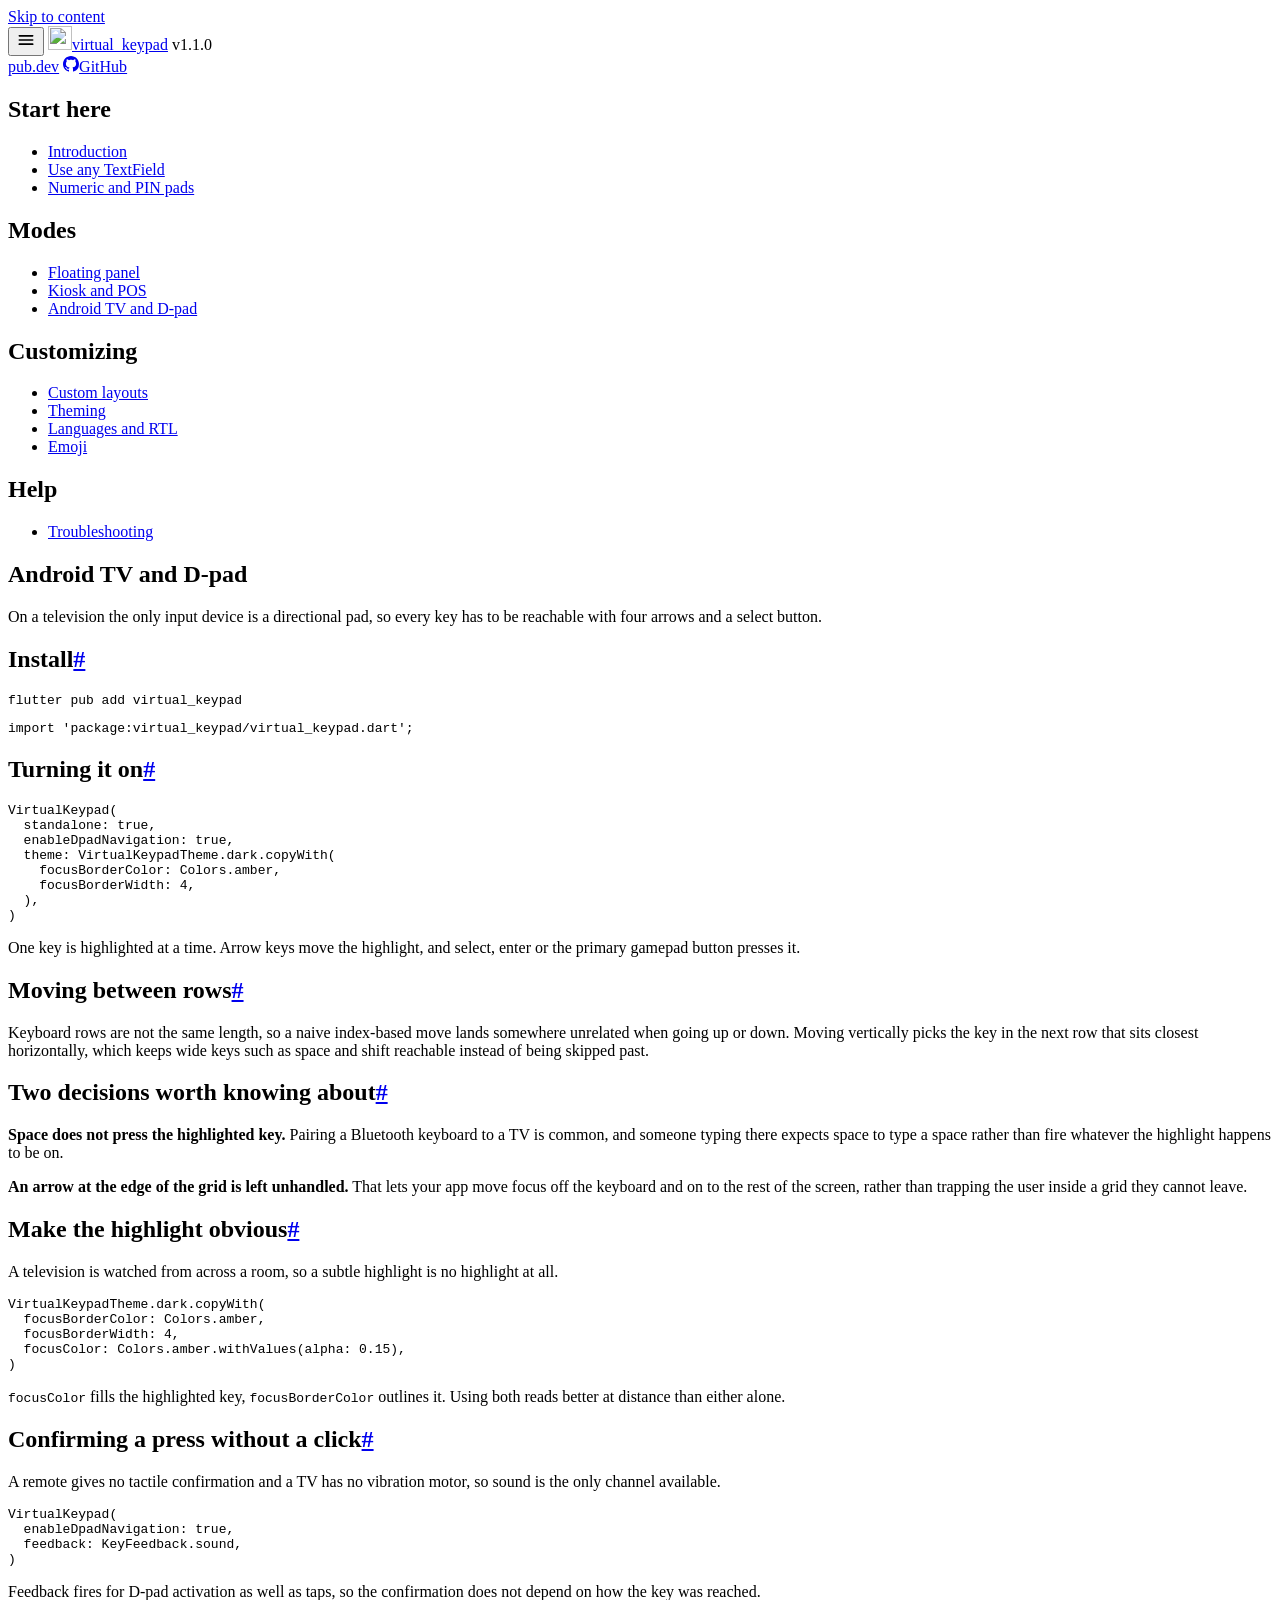
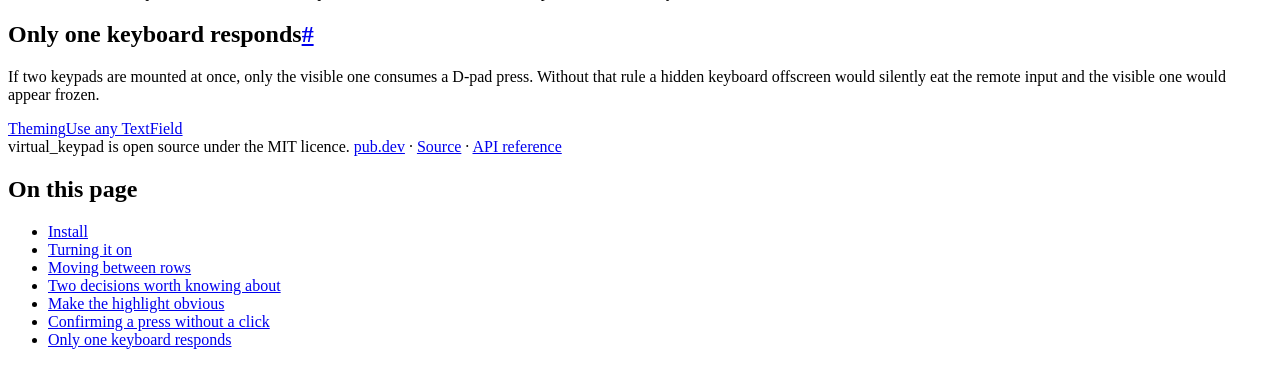
==== site/android-tv.html @ a5eca876 "feat: key press feedback, and a documentation website KeyFeedback and a feedback parameter on Virtua" ====
<!doctype html>
<html lang="en">
<head>
<meta charset="utf-8">
<meta name="viewport" content="width=device-width,initial-scale=1">
<title>A D-Pad Navigable Keyboard for Flutter on Android TV</title>
<meta name="description" content="Make an on-screen keyboard usable with nothing but a remote in Flutter, for Android TV, Fire TV and set-top boxes, including focus highlight styling.">
<link rel="canonical" href="https://virtualkeypad.web.app/android-tv">
<meta property="og:type" content="article">
<meta property="og:title" content="A D-Pad Navigable Keyboard for Flutter on Android TV">
<meta property="og:description" content="Make an on-screen keyboard usable with nothing but a remote in Flutter, for Android TV, Fire TV and set-top boxes, including focus highlight styling.">
<meta property="og:url" content="https://virtualkeypad.web.app/android-tv">
<meta name="twitter:card" content="summary">
<link rel="icon" href="/logo.svg" type="image/svg+xml">
<link rel="stylesheet" href="/style.503e9f0ddd.css">
<script type="application/ld+json">{"@context": "https://schema.org", "@type": "TechArticle", "headline": "Android TV and D-pad", "description": "Make an on-screen keyboard usable with nothing but a remote in Flutter, for Android TV, Fire TV and set-top boxes, including focus highlight styling.", "url": "https://virtualkeypad.web.app/android-tv", "author": {"@type": "Person", "name": "Nurullah Al Masum"}, "about": {"@type": "SoftwareSourceCode", "name": "virtual_keypad", "programmingLanguage": "Dart", "codeRepository": "https://github.com/almasumdev/virtual_keypad"}}</script>
<script type="application/ld+json">{"@context": "https://schema.org", "@type": "FAQPage", "mainEntity": [{"@type": "Question", "name": "How do I make a Flutter keyboard work with a TV remote?", "acceptedAnswer": {"@type": "Answer", "text": "Set enableDpadNavigation: true. Arrow keys move a highlight between keys and select or enter presses the highlighted one."}}, {"@type": "Question", "name": "Why does space not press the highlighted key?", "acceptedAnswer": {"@type": "Answer", "text": "Because a Bluetooth keyboard paired to a TV is common, and space there should type a space. Select, enter and the primary gamepad button press the key."}}, {"@type": "Question", "name": "How do I style the D-pad focus highlight?", "acceptedAnswer": {"@type": "Answer", "text": "Use the theme's focusBorderColor, focusBorderWidth and focusColor. On a television, use a fill and an outline together so the highlight reads from across a room."}}]}</script>
</head>
<body>
<a class="skip" href="#content">Skip to content</a>

<header class="topbar">
  <button class="menu" type="button" aria-label="Open navigation" aria-expanded="false" aria-controls="sidebar"><svg viewBox="0 0 24 24" aria-hidden="true" width="20" height="20" fill="none" stroke="currentColor" stroke-width="2" stroke-linecap="round"><path d="M4 7h16M4 12h16M4 17h16"/></svg></button>
  <a class="brand" href="/"><img src="/logo.svg" alt="" width="24" height="24">virtual_keypad</a>
  <span class="ver">v1.1.0</span>
  <div class="grow"></div>
  <a class="ext" href="https://pub.dev/packages/virtual_keypad"><span>pub.dev</span></a>
  <a class="ext" href="https://github.com/almasumdev/virtual_keypad" aria-label="Source on GitHub"><svg viewBox="0 0 16 16" aria-hidden="true" width="16" height="16" fill="currentColor"><path d="M8 0C3.58 0 0 3.58 0 8c0 3.54 2.29 6.53 5.47 7.59.4.07.55-.17.55-.38 0-.19-.01-.82-.01-1.49-2.01.37-2.53-.49-2.69-.94-.09-.23-.48-.94-.82-1.13-.28-.15-.68-.52-.01-.53.63-.01 1.08.58 1.23.82.72 1.21 1.87.87 2.33.66.07-.52.28-.87.51-1.07-1.78-.2-3.64-.89-3.64-3.95 0-.87.31-1.59.82-2.15-.08-.2-.36-1.02.08-2.12 0 0 .67-.21 2.2.82.64-.18 1.32-.27 2-.27s1.36.09 2 .27c1.53-1.04 2.2-.82 2.2-.82.44 1.1.16 1.92.08 2.12.51.56.82 1.27.82 2.15 0 3.07-1.87 3.75-3.65 3.95.29.25.54.73.54 1.48 0 1.07-.01 1.93-.01 2.2 0 .21.15.46.55.38A8.01 8.01 0 0 0 16 8c0-4.42-3.58-8-8-8Z"/></svg><span>GitHub</span></a>
</header>

<div class="scrim" aria-hidden="true"></div>

<div class="shell">
  <nav class="sidebar" id="sidebar" aria-label="Documentation"><h2>Start here</h2><ul><li><a href="/">Introduction</a></li><li><a href="/standalone-mode">Use any TextField</a></li><li><a href="/numeric-keypad-pin">Numeric and PIN pads</a></li></ul><h2>Modes</h2><ul><li><a href="/floating-keyboard">Floating panel</a></li><li><a href="/kiosk-and-pos">Kiosk and POS</a></li><li><a href="/android-tv" aria-current="page">Android TV and D-pad</a></li></ul><h2>Customizing</h2><ul><li><a href="/custom-layouts">Custom layouts</a></li><li><a href="/theming">Theming</a></li><li><a href="/languages-and-rtl">Languages and RTL</a></li><li><a href="/emoji-keyboard">Emoji</a></li></ul><h2>Help</h2><ul><li><a href="/troubleshooting">Troubleshooting</a></li></ul></nav>

  <main class="content" id="content">
    <article>
      <h1>Android TV and D-pad</h1>
      <p class="lede">On a television the only input device is a directional pad, so every key has to be reachable with four arrows and a select button.</p>
      <h2 id="install">Install<a class="anchor" href="#install" aria-label="Link to this section">#</a></h2>
<div class="codeblock"><pre><code>flutter pub add virtual_keypad</code></pre></div>
<div class="codeblock"><pre><code>import 'package:virtual_keypad/virtual_keypad.dart';</code></pre></div>
<h2 id="turning-it-on">Turning it on<a class="anchor" href="#turning-it-on" aria-label="Link to this section">#</a></h2>
<div class="codeblock"><pre><code>VirtualKeypad(
  standalone: true,
  enableDpadNavigation: true,
  theme: VirtualKeypadTheme.dark.copyWith(
    focusBorderColor: Colors.amber,
    focusBorderWidth: 4,
  ),
)</code></pre></div>
<p>One key is highlighted at a time. Arrow keys move the highlight, and select, enter or the primary gamepad button presses it.</p>

<h2 id="moving-between-rows">Moving between rows<a class="anchor" href="#moving-between-rows" aria-label="Link to this section">#</a></h2>
<p>Keyboard rows are not the same length, so a naive index-based move lands somewhere unrelated when going up or down. Moving vertically picks the key in the next row that sits closest horizontally, which keeps wide keys such as space and shift reachable instead of being skipped past.</p>

<h2 id="two-decisions-worth-knowing-about">Two decisions worth knowing about<a class="anchor" href="#two-decisions-worth-knowing-about" aria-label="Link to this section">#</a></h2>
<p><strong>Space does not press the highlighted key.</strong> Pairing a Bluetooth keyboard to a TV is common, and someone typing there expects space to type a space rather than fire whatever the highlight happens to be on.</p>
<p><strong>An arrow at the edge of the grid is left unhandled.</strong> That lets your app move focus off the keyboard and on to the rest of the screen, rather than trapping the user inside a grid they cannot leave.</p>

<h2 id="make-the-highlight-obvious">Make the highlight obvious<a class="anchor" href="#make-the-highlight-obvious" aria-label="Link to this section">#</a></h2>
<p>A television is watched from across a room, so a subtle highlight is no highlight at all.</p>
<div class="codeblock"><pre><code>VirtualKeypadTheme.dark.copyWith(
  focusBorderColor: Colors.amber,
  focusBorderWidth: 4,
  focusColor: Colors.amber.withValues(alpha: 0.15),
)</code></pre></div>
<p><code>focusColor</code> fills the highlighted key, <code>focusBorderColor</code> outlines it. Using both reads better at distance than either alone.</p>

<h2 id="confirming-a-press-without-a-click">Confirming a press without a click<a class="anchor" href="#confirming-a-press-without-a-click" aria-label="Link to this section">#</a></h2>
<p>A remote gives no tactile confirmation and a TV has no vibration motor, so sound is the only channel available.</p>
<div class="codeblock"><pre><code>VirtualKeypad(
  enableDpadNavigation: true,
  feedback: KeyFeedback.sound,
)</code></pre></div>
<p>Feedback fires for D-pad activation as well as taps, so the confirmation does not depend on how the key was reached.</p>

<h2 id="only-one-keyboard-responds">Only one keyboard responds<a class="anchor" href="#only-one-keyboard-responds" aria-label="Link to this section">#</a></h2>
<p>If two keypads are mounted at once, only the visible one consumes a D-pad press. Without that rule a hidden keyboard offscreen would silently eat the remote input and the visible one would appear frozen.</p>
<nav class="next" aria-label="Related guides"><a href="/theming">Theming</a><a href="/standalone-mode">Use any TextField</a></nav>
      <footer class="pagefoot">
        virtual_keypad is open source under the MIT licence.
        <a href="https://pub.dev/packages/virtual_keypad">pub.dev</a> &middot;
        <a href="https://github.com/almasumdev/virtual_keypad">Source</a> &middot;
        <a href="https://pub.dev/documentation/virtual_keypad/latest/">API reference</a>
      </footer>
    </article>
  </main>

  <aside class="toc"><nav aria-labelledby="toc-h"><h2 id="toc-h">On this page</h2><ul><li><a href="#install">Install</a></li><li><a href="#turning-it-on">Turning it on</a></li><li><a href="#moving-between-rows">Moving between rows</a></li><li><a href="#two-decisions-worth-knowing-about">Two decisions worth knowing about</a></li><li><a href="#make-the-highlight-obvious">Make the highlight obvious</a></li><li><a href="#confirming-a-press-without-a-click">Confirming a press without a click</a></li><li><a href="#only-one-keyboard-responds">Only one keyboard responds</a></li></ul></nav></aside>
</div>

<script src="/docs.029eb910a1.js" defer></script>
</body>
</html>
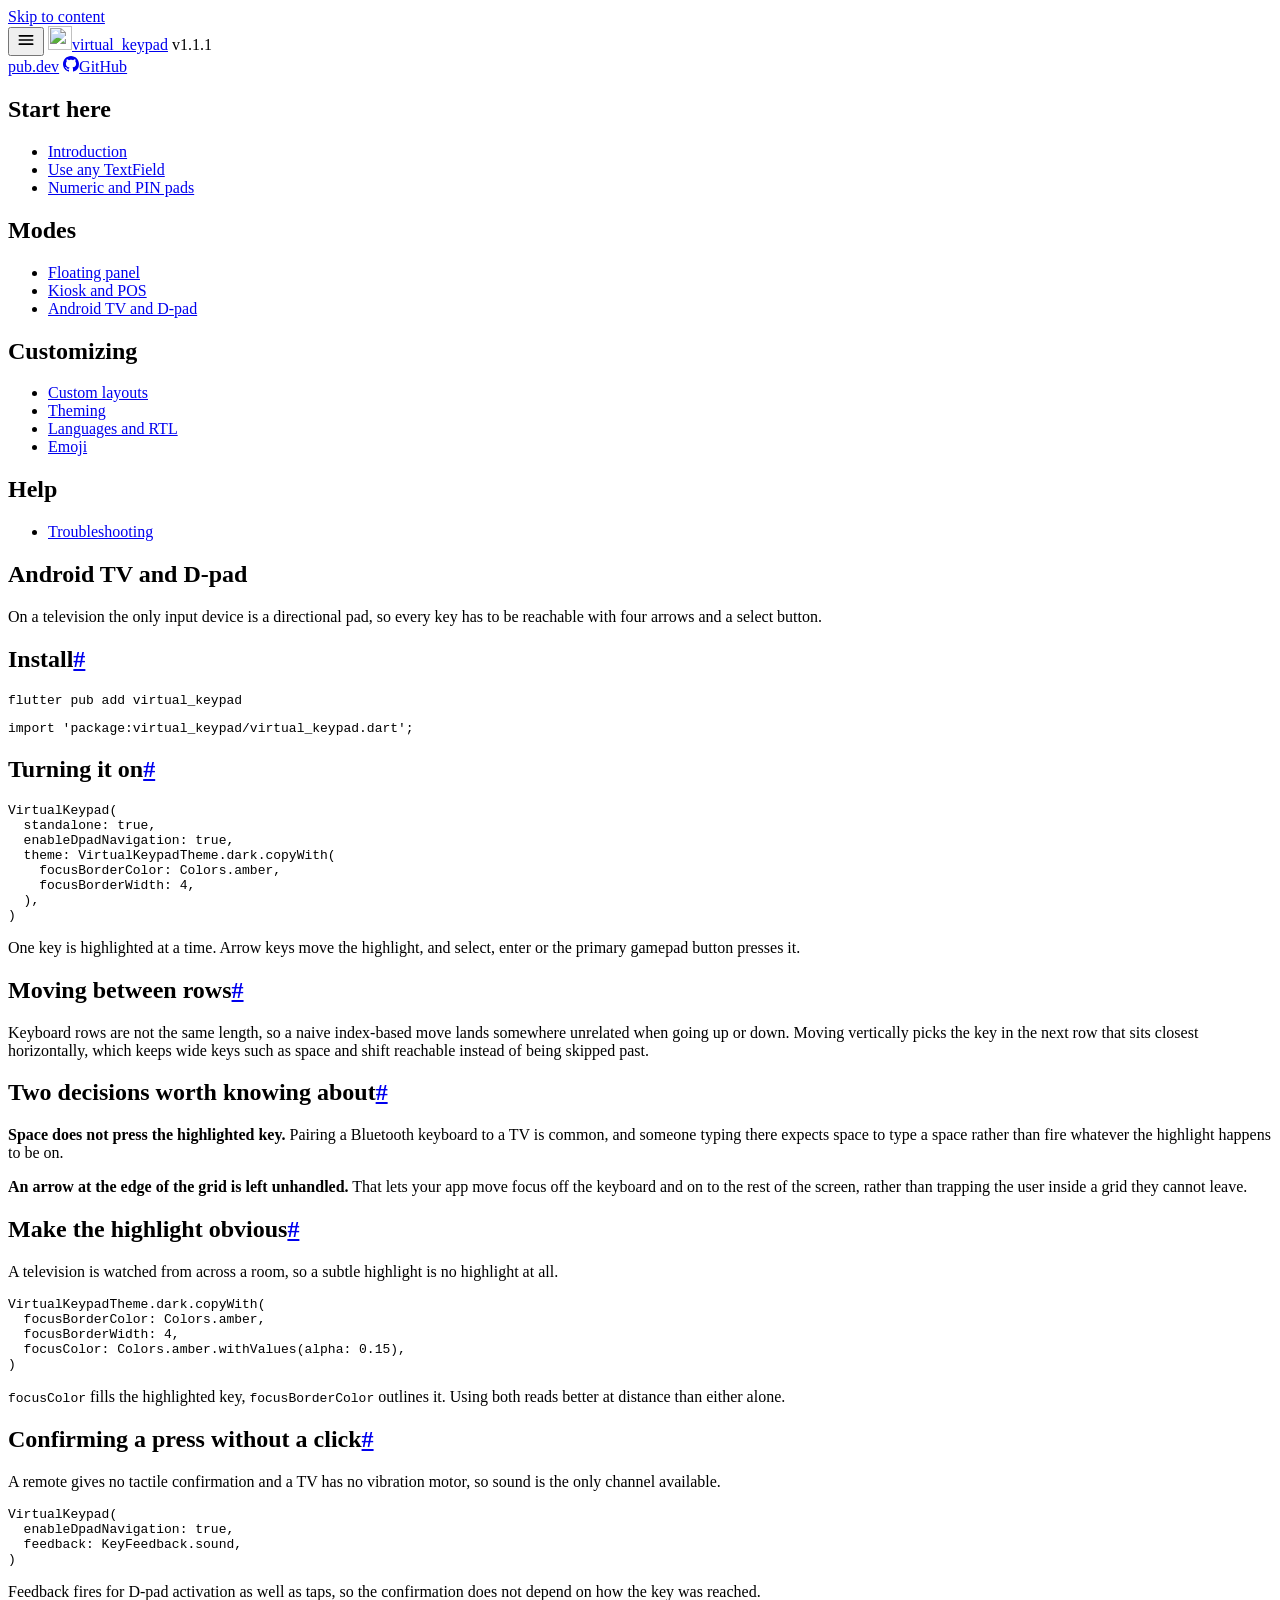
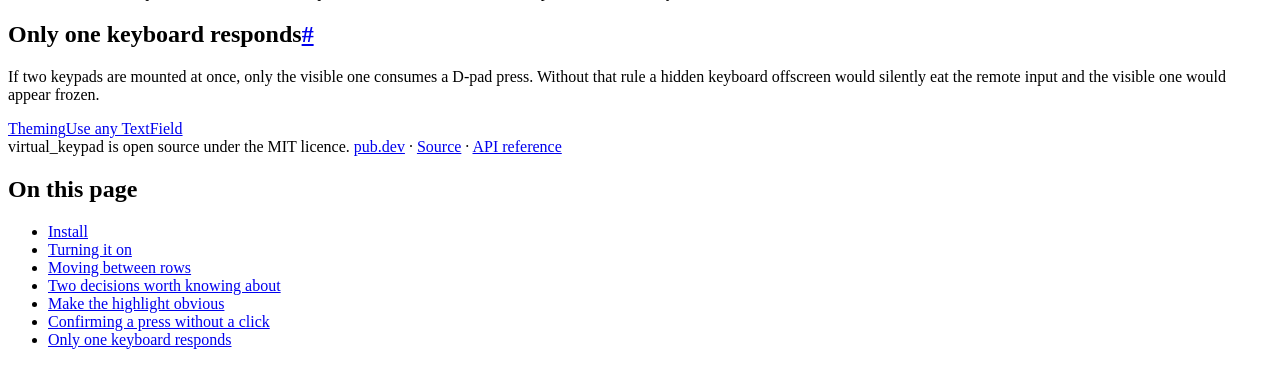
==== commit 55939e0d: "docs: redirect the old docs host, and bump to 1.1.1 1.1.0 published with documentation pointing at v" ====
--- a/site/android-tv.html
+++ b/site/android-tv.html
@@ -5,15 +5,15 @@
 <meta name="viewport" content="width=device-width,initial-scale=1">
 <title>A D-Pad Navigable Keyboard for Flutter on Android TV</title>
 <meta name="description" content="Make an on-screen keyboard usable with nothing but a remote in Flutter, for Android TV, Fire TV and set-top boxes, including focus highlight styling.">
-<link rel="canonical" href="https://virtualkeypad.web.app/android-tv">
+<link rel="canonical" href="https://virtual-keypad-docs.web.app/android-tv">
 <meta property="og:type" content="article">
 <meta property="og:title" content="A D-Pad Navigable Keyboard for Flutter on Android TV">
 <meta property="og:description" content="Make an on-screen keyboard usable with nothing but a remote in Flutter, for Android TV, Fire TV and set-top boxes, including focus highlight styling.">
-<meta property="og:url" content="https://virtualkeypad.web.app/android-tv">
+<meta property="og:url" content="https://virtual-keypad-docs.web.app/android-tv">
 <meta name="twitter:card" content="summary">
 <link rel="icon" href="/logo.svg" type="image/svg+xml">
 <link rel="stylesheet" href="/style.503e9f0ddd.css">
-<script type="application/ld+json">{"@context": "https://schema.org", "@type": "TechArticle", "headline": "Android TV and D-pad", "description": "Make an on-screen keyboard usable with nothing but a remote in Flutter, for Android TV, Fire TV and set-top boxes, including focus highlight styling.", "url": "https://virtualkeypad.web.app/android-tv", "author": {"@type": "Person", "name": "Nurullah Al Masum"}, "about": {"@type": "SoftwareSourceCode", "name": "virtual_keypad", "programmingLanguage": "Dart", "codeRepository": "https://github.com/almasumdev/virtual_keypad"}}</script>
+<script type="application/ld+json">{"@context": "https://schema.org", "@type": "TechArticle", "headline": "Android TV and D-pad", "description": "Make an on-screen keyboard usable with nothing but a remote in Flutter, for Android TV, Fire TV and set-top boxes, including focus highlight styling.", "url": "https://virtual-keypad-docs.web.app/android-tv", "author": {"@type": "Person", "name": "Nurullah Al Masum"}, "about": {"@type": "SoftwareSourceCode", "name": "virtual_keypad", "programmingLanguage": "Dart", "codeRepository": "https://github.com/almasumdev/virtual_keypad"}}</script>
 <script type="application/ld+json">{"@context": "https://schema.org", "@type": "FAQPage", "mainEntity": [{"@type": "Question", "name": "How do I make a Flutter keyboard work with a TV remote?", "acceptedAnswer": {"@type": "Answer", "text": "Set enableDpadNavigation: true. Arrow keys move a highlight between keys and select or enter presses the highlighted one."}}, {"@type": "Question", "name": "Why does space not press the highlighted key?", "acceptedAnswer": {"@type": "Answer", "text": "Because a Bluetooth keyboard paired to a TV is common, and space there should type a space. Select, enter and the primary gamepad button press the key."}}, {"@type": "Question", "name": "How do I style the D-pad focus highlight?", "acceptedAnswer": {"@type": "Answer", "text": "Use the theme's focusBorderColor, focusBorderWidth and focusColor. On a television, use a fill and an outline together so the highlight reads from across a room."}}]}</script>
 </head>
 <body>
@@ -22,7 +22,7 @@
 <header class="topbar">
   <button class="menu" type="button" aria-label="Open navigation" aria-expanded="false" aria-controls="sidebar"><svg viewBox="0 0 24 24" aria-hidden="true" width="20" height="20" fill="none" stroke="currentColor" stroke-width="2" stroke-linecap="round"><path d="M4 7h16M4 12h16M4 17h16"/></svg></button>
   <a class="brand" href="/"><img src="/logo.svg" alt="" width="24" height="24">virtual_keypad</a>
-  <span class="ver">v1.1.0</span>
+  <span class="ver">v1.1.1</span>
   <div class="grow"></div>
   <a class="ext" href="https://pub.dev/packages/virtual_keypad"><span>pub.dev</span></a>
   <a class="ext" href="https://github.com/almasumdev/virtual_keypad" aria-label="Source on GitHub"><svg viewBox="0 0 16 16" aria-hidden="true" width="16" height="16" fill="currentColor"><path d="M8 0C3.58 0 0 3.58 0 8c0 3.54 2.29 6.53 5.47 7.59.4.07.55-.17.55-.38 0-.19-.01-.82-.01-1.49-2.01.37-2.53-.49-2.69-.94-.09-.23-.48-.94-.82-1.13-.28-.15-.68-.52-.01-.53.63-.01 1.08.58 1.23.82.72 1.21 1.87.87 2.33.66.07-.52.28-.87.51-1.07-1.78-.2-3.64-.89-3.64-3.95 0-.87.31-1.59.82-2.15-.08-.2-.36-1.02.08-2.12 0 0 .67-.21 2.2.82.64-.18 1.32-.27 2-.27s1.36.09 2 .27c1.53-1.04 2.2-.82 2.2-.82.44 1.1.16 1.92.08 2.12.51.56.82 1.27.82 2.15 0 3.07-1.87 3.75-3.65 3.95.29.25.54.73.54 1.48 0 1.07-.01 1.93-.01 2.2 0 .21.15.46.55.38A8.01 8.01 0 0 0 16 8c0-4.42-3.58-8-8-8Z"/></svg><span>GitHub</span></a>
